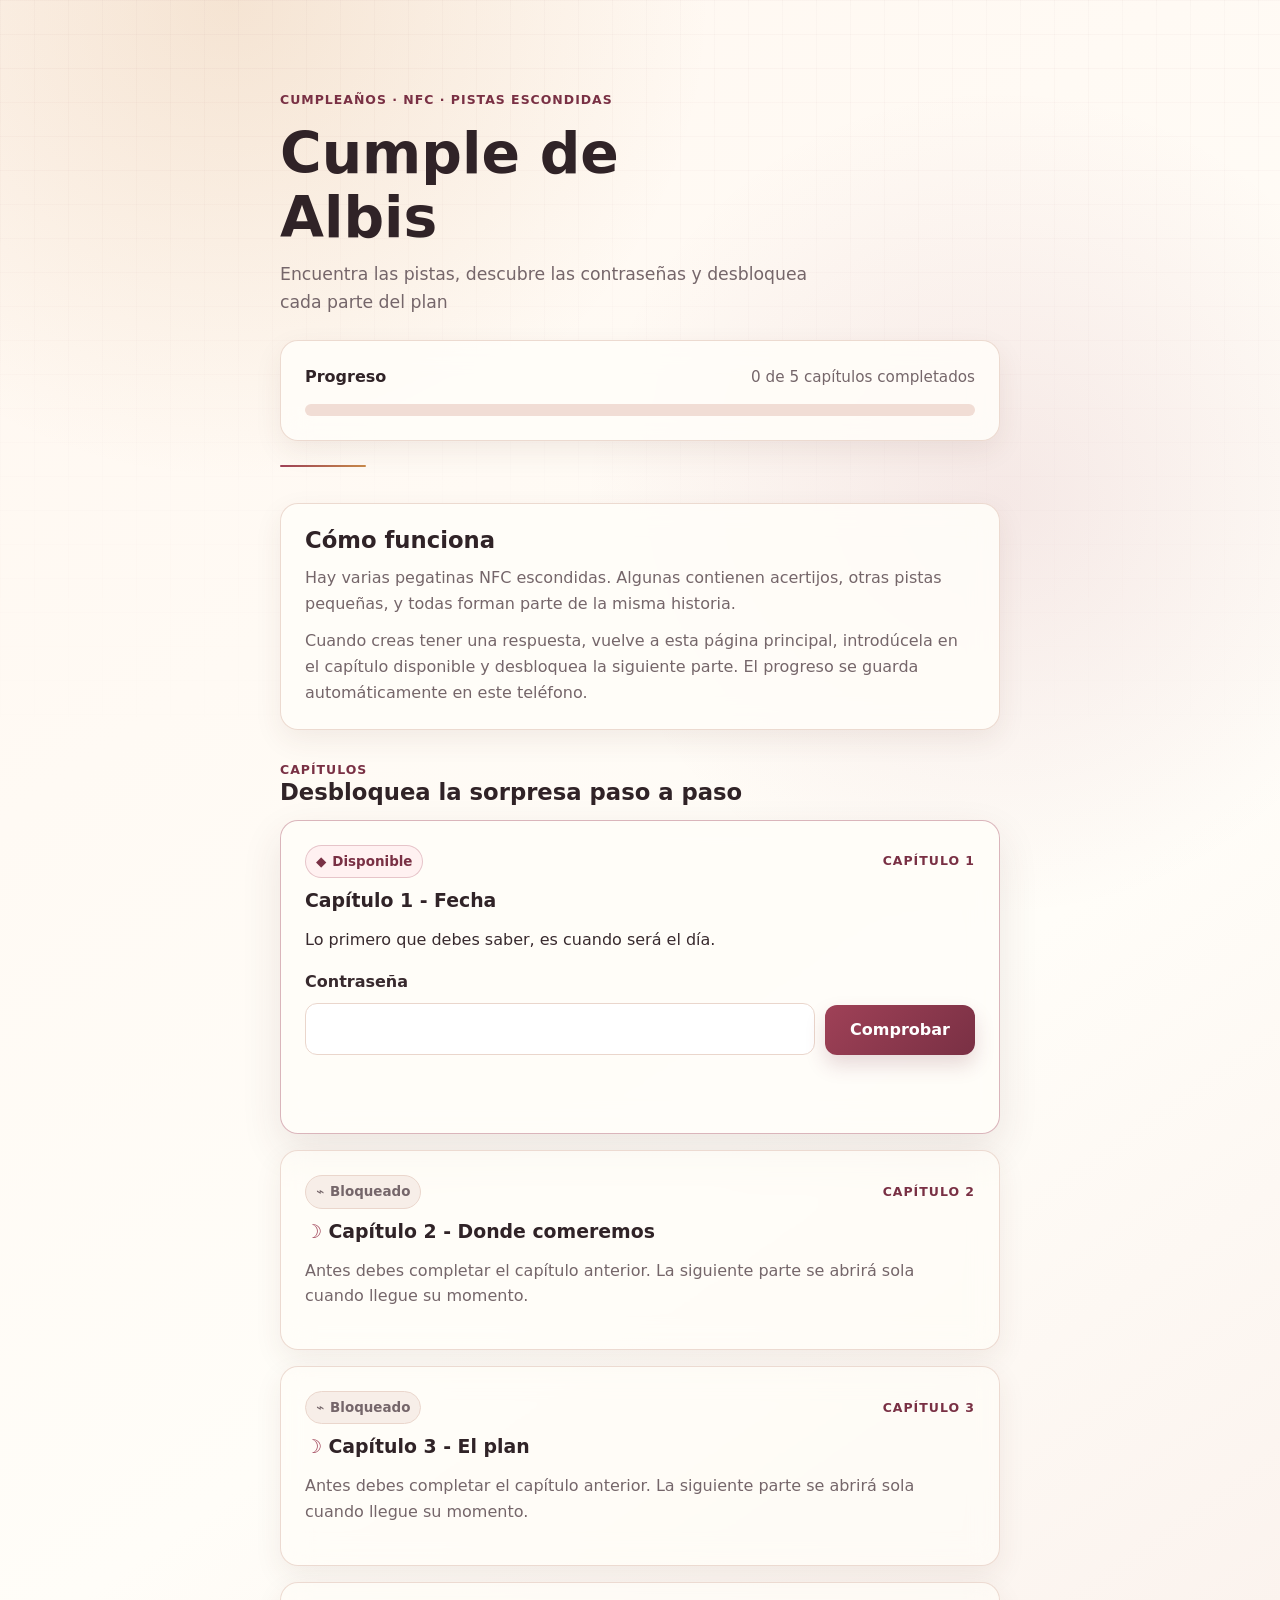
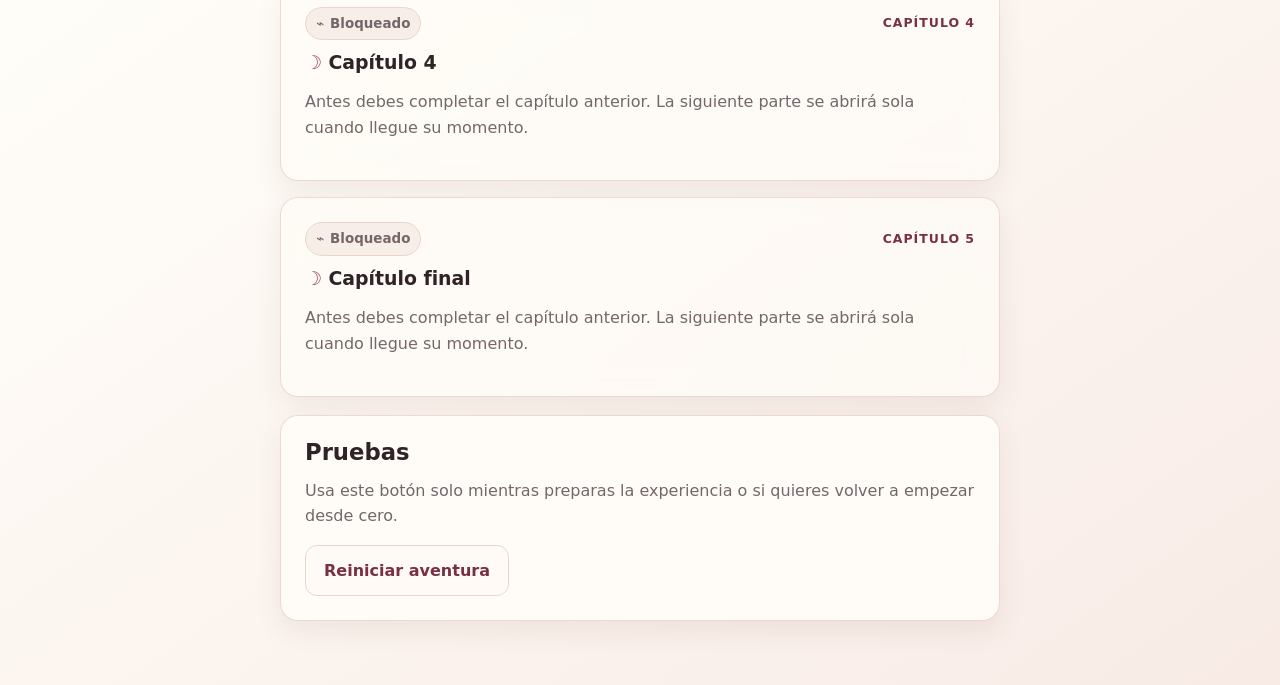
==== index.html @ 429b9f99 "Add files via upload" ====
<!DOCTYPE html>
<html lang="es">
<head>
  <meta charset="UTF-8">
  <meta
    name="viewport"
    content="width=device-width, initial-scale=1, viewport-fit=cover"
  >
  <meta name="description" content="Aventura de cumpleaños con pistas NFC, acertijos y capítulos desbloqueables.">
  <meta name="theme-color" content="#fff7f0">
  <meta name="robots" content="noindex, nofollow">
  <title>Una aventura para ti</title>
  <link rel="stylesheet" href="./css/styles.css">
</head>
<body>
  <a class="skip-link" href="#chapters">Saltar a los capítulos</a>

  <main class="main-container">
    <header class="hero">
      <p class="eyebrow">Cumpleaños · NFC · pistas escondidas</p>
      <h1 id="adventure-title">Una aventura para ti</h1>
      <p id="adventure-subtitle" class="hero-subtitle">
        Encuentra las pistas, descubre las contraseñas y desbloquea cada sorpresa.
      </p>

      <section class="progress-panel" aria-labelledby="progress-title">
        <div class="progress-copy">
          <h2 id="progress-title">Progreso</h2>
          <p id="progress-text">0 de 4 capítulos completados</p>
        </div>
        <div
          id="progressbar"
          class="progressbar"
          role="progressbar"
          aria-valuemin="0"
          aria-valuemax="4"
          aria-valuenow="0"
          aria-label="Progreso de la aventura"
        >
          <span id="progressbar-fill"></span>
        </div>
      </section>
    </header>

    <section class="intro-section" aria-labelledby="intro-title">
      <h2 id="intro-title">Cómo funciona</h2>
      <p>
        <!-- PERSONALIZAR: adaptar la introducción al tono real de la aventura. -->
        Hay varias pegatinas NFC escondidas. Algunas contienen acertijos, otras
        pistas pequeñas, y todas forman parte de la misma historia.
      </p>
      <p>
        Cuando creas tener una respuesta, vuelve a esta página principal,
        introdúcela en el capítulo disponible y desbloquea la siguiente parte.
        El progreso se guarda automáticamente en este teléfono.
      </p>
    </section>

    <section id="chapters" class="chapters-section" aria-labelledby="chapters-title">
      <div class="section-heading">
        <p class="section-kicker">Capítulos</p>
        <h2 id="chapters-title">Desbloquea la sorpresa paso a paso</h2>
      </div>
      <div id="chapters-list" class="chapters-list" aria-live="polite"></div>
    </section>

    <section class="reset-section" aria-labelledby="testing-title">
      <h2 id="testing-title">Pruebas</h2>
      <p>
        Usa este botón solo mientras preparas la experiencia o si quieres volver
        a empezar desde cero.
      </p>
      <button id="reset-button" class="button button-secondary" type="button">
        Reiniciar aventura
      </button>
    </section>
  </main>

  <script src="./js/config.js"></script>
  <script src="./js/app.js"></script>
</body>
</html>
---- css/styles.css ----
:root {
  --color-background: #fff7f0;
  --color-background-ink: #f4e2d9;
  --color-surface: #fffdf9;
  --color-surface-warm: #fff3ea;
  --color-primary: #9f4157;
  --color-primary-dark: #793044;
  --color-accent: #c88a4a;
  --color-ink: #302327;
  --color-text: #382a2e;
  --color-text-muted: #75666a;
  --color-border: #ead6cc;
  --color-success: #326f52;
  --color-error: #a13e3e;
  --color-focus: #2e6d84;
  --border-radius: 18px;
  --border-radius-small: 12px;
  --shadow-soft: 0 16px 40px rgba(85, 48, 48, 0.11);
  --shadow-card: 0 10px 28px rgba(83, 52, 43, 0.08);
  --space-page: max(16px, env(safe-area-inset-left));
  --font-system: system-ui, -apple-system, BlinkMacSystemFont, "Segoe UI", sans-serif;
}

* {
  box-sizing: border-box;
}

html {
  scroll-behavior: smooth;
}

body {
  margin: 0;
  overflow-x: hidden;
  color: var(--color-text);
  font-family: var(--font-system);
  line-height: 1.6;
  background:
    radial-gradient(circle at top left, rgba(200, 138, 74, 0.16), transparent 34rem),
    linear-gradient(145deg, var(--color-background), #fffdf8 52%, #f8ebe6);
}

body::before {
  position: fixed;
  inset: 0;
  z-index: -1;
  pointer-events: none;
  content: "";
  background-image:
    linear-gradient(rgba(121, 48, 68, 0.035) 1px, transparent 1px),
    linear-gradient(90deg, rgba(121, 48, 68, 0.03) 1px, transparent 1px);
  background-size: 34px 34px;
  mask-image: linear-gradient(to bottom, rgba(0, 0, 0, 0.82), transparent 86%);
}

button,
input {
  font: inherit;
}

a {
  color: var(--color-primary-dark);
  text-underline-offset: 0.2em;
}

a:hover {
  color: var(--color-primary);
}

:focus-visible {
  outline: 3px solid var(--color-focus);
  outline-offset: 3px;
}

.skip-link {
  position: fixed;
  top: 12px;
  left: 12px;
  z-index: 10;
  padding: 10px 14px;
  color: #fff;
  background: var(--color-primary-dark);
  border-radius: 999px;
  transform: translateY(-140%);
}

.skip-link:focus {
  transform: translateY(0);
}

.main-container {
  width: min(100% - 32px, 720px);
  margin-inline: auto;
  padding: calc(20px + env(safe-area-inset-top)) 0 40px;
}

.hero {
  position: relative;
  padding: 28px 0 18px;
}

.hero::after {
  display: block;
  width: 86px;
  height: 2px;
  margin-top: 24px;
  content: "";
  background: linear-gradient(90deg, var(--color-primary), var(--color-accent));
  border-radius: 999px;
}

.eyebrow,
.section-kicker,
.hint-label,
.reward-label,
.chapter-number {
  margin: 0;
  color: var(--color-primary-dark);
  font-size: 0.78rem;
  font-weight: 750;
  letter-spacing: 0.08em;
  text-transform: uppercase;
}

h1,
h2,
h3,
p {
  overflow-wrap: anywhere;
}

h1,
h2,
h3 {
  color: var(--color-ink);
  line-height: 1.12;
}

h1 {
  max-width: 11ch;
  margin: 12px 0 12px;
  font-size: 3rem;
  font-weight: 800;
}

h2 {
  margin: 0 0 12px;
  font-size: 1.42rem;
}

h3 {
  margin: 12px 0 8px;
  font-size: 1.18rem;
}

.hero-subtitle {
  max-width: 35rem;
  margin: 0;
  color: var(--color-text-muted);
  font-size: 1.08rem;
}

.progress-panel,
.intro-section,
.reset-section,
.chapter-card,
.hint-card {
  border: 1px solid rgba(234, 214, 204, 0.9);
  background: rgba(255, 253, 249, 0.88);
  box-shadow: var(--shadow-card);
  backdrop-filter: blur(14px);
}

.progress-panel {
  display: grid;
  gap: 14px;
  margin-top: 24px;
  padding: 16px;
  border-radius: var(--border-radius);
}

.progress-copy {
  display: grid;
  gap: 2px;
}

.progress-copy h2 {
  margin: 0;
  font-size: 1rem;
}

.progress-copy p {
  margin: 0;
  color: var(--color-text-muted);
  font-size: 0.95rem;
  text-align: left;
}

.progressbar {
  width: 100%;
  height: 12px;
  overflow: hidden;
  background: #f1ddd5;
  border-radius: 999px;
}

.progressbar span {
  display: block;
  width: 0;
  height: 100%;
  background: linear-gradient(90deg, var(--color-primary), var(--color-accent));
  border-radius: inherit;
  transition: width 260ms ease;
}

.intro-section,
.reset-section {
  margin-top: 18px;
  padding: 20px;
  border-radius: var(--border-radius);
}

.intro-section p,
.reset-section p {
  margin: 0 0 12px;
  color: var(--color-text-muted);
}

.intro-section p:last-child,
.reset-section p:last-child {
  margin-bottom: 0;
}

.chapters-section {
  margin-top: 30px;
}

.section-heading {
  margin-bottom: 14px;
}

.section-heading h2 {
  margin-bottom: 0;
}

.chapters-list {
  display: grid;
  gap: 16px;
}

.chapter-card,
.hint-card {
  position: relative;
  padding: 20px;
  border-radius: var(--border-radius);
}

.chapter-card {
  transition:
    transform 180ms ease,
    border-color 180ms ease,
    box-shadow 180ms ease;
}

.chapter-card:focus {
  outline: none;
  border-color: rgba(159, 65, 87, 0.55);
  box-shadow: var(--shadow-soft);
}

.chapter-available {
  border-color: rgba(159, 65, 87, 0.38);
  box-shadow: var(--shadow-soft);
}

.chapter-completed {
  border-color: rgba(50, 111, 82, 0.35);
  background: linear-gradient(180deg, rgba(255, 253, 249, 0.96), rgba(245, 252, 246, 0.86));
}

.chapter-locked {
  color: var(--color-text-muted);
  background: rgba(255, 253, 249, 0.58);
}

.chapter-topline {
  display: flex;
  align-items: center;
  justify-content: space-between;
  gap: 12px;
}

.status-badge {
  display: inline-flex;
  min-height: 32px;
  align-items: center;
  gap: 6px;
  padding: 5px 10px;
  border: 1px solid var(--color-border);
  color: var(--color-text);
  font-size: 0.84rem;
  font-weight: 700;
  border-radius: 999px;
  background: #fffaf6;
}

.status-completed {
  border-color: rgba(50, 111, 82, 0.28);
  color: var(--color-success);
  background: #effaf2;
}

.status-available {
  border-color: rgba(159, 65, 87, 0.26);
  color: var(--color-primary-dark);
  background: #fff1f1;
}

.status-locked {
  color: var(--color-text-muted);
  background: #f7eee8;
}

.lock-icon {
  color: var(--color-primary);
}

.answer-form {
  display: grid;
  gap: 9px;
  margin-top: 16px;
}

.answer-form label {
  font-weight: 750;
}

.answer-row {
  display: grid;
  gap: 10px;
}

.answer-row input {
  width: 100%;
  min-height: 48px;
  padding: 12px 14px;
  border: 1px solid var(--color-border);
  color: var(--color-text);
  font-size: 16px;
  border-radius: var(--border-radius-small);
  background: #fff;
}

.answer-row input:focus {
  border-color: var(--color-primary);
}

.button {
  min-height: 48px;
  padding: 12px 18px;
  border: 0;
  color: #fff;
  font-weight: 800;
  cursor: pointer;
  border-radius: var(--border-radius-small);
  background: linear-gradient(135deg, var(--color-primary), var(--color-primary-dark));
  box-shadow: 0 10px 20px rgba(121, 48, 68, 0.18);
  transition:
    transform 160ms ease,
    box-shadow 160ms ease,
    opacity 160ms ease;
}

.button:hover {
  transform: translateY(-1px);
  box-shadow: 0 12px 24px rgba(121, 48, 68, 0.22);
}

.button:active {
  transform: translateY(0);
}

.button:disabled {
  cursor: wait;
  opacity: 0.72;
}

.button-secondary {
  color: var(--color-primary-dark);
  background: #fffaf6;
  border: 1px solid var(--color-border);
  box-shadow: none;
}

.form-message {
  min-height: 28px;
  margin: 0;
  font-weight: 700;
}

.checking-meter {
  width: 100%;
  height: 8px;
  overflow: hidden;
  opacity: 0;
  border-radius: 999px;
  background: rgba(234, 214, 204, 0.78);
  transform: translateY(-2px);
  transition:
    opacity 180ms ease,
    transform 180ms ease;
}

.answer-form.is-checking .checking-meter {
  opacity: 1;
  transform: translateY(0);
}

.checking-meter-fill {
  display: block;
  width: 0;
  height: 100%;
  border-radius: inherit;
  background:
    linear-gradient(90deg, var(--color-primary), var(--color-accent), var(--color-primary));
  transition: width 360ms cubic-bezier(0.2, 0.8, 0.2, 1);
}

.message-success {
  color: var(--color-success);
}

.message-checking {
  color: var(--color-text-muted);
}

.message-error {
  color: var(--color-error);
}

.success-copy {
  color: var(--color-success);
  font-weight: 750;
}

.reward-block {
  margin-top: 14px;
  padding: 16px;
  border: 1px dashed rgba(159, 65, 87, 0.28);
  border-radius: var(--border-radius-small);
  background: rgba(255, 247, 240, 0.72);
}

.reward-block p {
  margin: 0;
}

.reward-plan-copy {
  margin-bottom: 16px;
  color: var(--color-text);
  font-size: 1rem;
}

.reward-plan-copy strong {
  color: var(--color-primary-dark);
}

.reward-gallery {
  display: grid;
  gap: 16px;
}

.reward-image-frame {
  margin: 0;
}

.reward-image {
  display: block;
  width: 100%;
  max-width: 420px;
  height: auto;
  margin-inline: auto;
  border: 1px solid rgba(234, 214, 204, 0.9);
  border-radius: var(--border-radius-small);
  background: #fff;
  box-shadow: 0 12px 24px rgba(83, 52, 43, 0.1);
}

.reward-image-frame figcaption {
  margin-top: 10px;
  color: var(--color-primary-dark);
  font-size: 0.95rem;
  font-weight: 800;
  text-align: center;
}

.reward-placeholder {
  display: grid;
  min-height: 130px;
  place-items: center;
  gap: 8px;
  padding: 16px;
  text-align: center;
  border-radius: var(--border-radius-small);
  background:
    linear-gradient(135deg, rgba(159, 65, 87, 0.08), rgba(200, 138, 74, 0.12)),
    #fffaf6;
}

.reward-note {
  min-height: auto;
  margin-top: 14px;
}

.reward-icon {
  color: var(--color-primary);
  font-size: 2rem;
  line-height: 1;
}

.next-hint {
  margin: 14px 0 0;
  color: var(--color-text-muted);
  font-style: italic;
}

.reset-section {
  margin-bottom: calc(24px + env(safe-area-inset-bottom));
}

.reset-section .button {
  width: 100%;
  margin-top: 4px;
}

.hint-page {
  min-height: 100vh;
}

.hint-shell {
  width: min(100% - 32px, 680px);
  margin-inline: auto;
  padding: calc(18px + env(safe-area-inset-top)) 0 calc(36px + env(safe-area-inset-bottom));
}

.back-button {
  display: inline-flex;
  min-height: 46px;
  align-items: center;
  gap: 8px;
  margin-bottom: 14px;
  padding: 10px 14px;
  border: 1px solid var(--color-border);
  color: var(--color-primary-dark);
  font-weight: 800;
  cursor: pointer;
  border-radius: 999px;
  background: rgba(255, 253, 249, 0.9);
}

.hint-card {
  overflow: hidden;
}

.hint-card::before {
  position: absolute;
  inset: 0 0 auto;
  height: 5px;
  content: "";
  background: linear-gradient(90deg, var(--color-primary), var(--color-accent));
}

.hint-visual {
  display: grid;
  width: 112px;
  height: 112px;
  place-items: center;
  margin: 18px 0;
  color: var(--color-primary-dark);
  font-size: 2.8rem;
  border: 1px solid rgba(234, 214, 204, 0.92);
  border-radius: 32px;
  background:
    linear-gradient(145deg, rgba(255, 255, 255, 0.78), rgba(255, 239, 229, 0.9)),
    var(--color-surface-warm);
  box-shadow: inset 0 1px 0 rgba(255, 255, 255, 0.8);
}

.hint-card h1 {
  max-width: 100%;
  margin-top: 8px;
  font-size: 2.15rem;
}

.hint-intro {
  margin-top: 0;
  color: var(--color-text-muted);
}

.riddle {
  margin: 18px 0;
  padding: 18px;
  border-left: 4px solid var(--color-primary);
  border-radius: 0 var(--border-radius-small) var(--border-radius-small) 0;
  background: #fff8f2;
  font-size: 1.06rem;
}

.future-media {
  margin: 18px 0;
  padding: 16px;
  border: 1px dashed rgba(159, 65, 87, 0.32);
  border-radius: var(--border-radius-small);
  background: rgba(255, 255, 255, 0.6);
}

.future-media p {
  margin: 0;
  color: var(--color-text-muted);
}

.secondary-hint {
  margin: 18px 0;
  padding: 16px;
  border-radius: var(--border-radius-small);
  background: #f7efe8;
}

.secondary-hint h2 {
  margin-bottom: 6px;
  font-size: 1rem;
}

.secondary-hint p {
  margin: 0;
}

.home-link {
  display: inline-flex;
  min-height: 46px;
  align-items: center;
  margin-top: 8px;
  font-weight: 800;
}

.shake {
  animation: shake 260ms ease;
}

@keyframes shake {
  0%,
  100% {
    transform: translateX(0);
  }

  35% {
    transform: translateX(-5px);
  }

  70% {
    transform: translateX(5px);
  }
}

@media (min-width: 560px) {
  .main-container,
  .hint-shell {
    width: min(100% - 48px, 720px);
  }

  .hero {
    padding-top: 44px;
  }

  .progress-copy {
    display: flex;
    align-items: baseline;
    justify-content: space-between;
    gap: 14px;
  }

  .progress-copy p {
    text-align: right;
  }

  h1 {
    font-size: 3.55rem;
  }

  .answer-row {
    grid-template-columns: minmax(0, 1fr) auto;
    align-items: end;
  }

  .answer-row .button {
    min-width: 150px;
  }

  .reset-section .button {
    width: auto;
  }

  .reward-gallery {
    grid-template-columns: repeat(2, minmax(0, 1fr));
    align-items: start;
  }
}

@media (min-width: 840px) {
  body {
    background:
      radial-gradient(circle at 18% 0%, rgba(200, 138, 74, 0.18), transparent 30rem),
      radial-gradient(circle at 78% 22%, rgba(159, 65, 87, 0.1), transparent 26rem),
      linear-gradient(145deg, var(--color-background), #fffdf8 52%, #f8ebe6);
  }

  .main-container {
    padding-top: 46px;
  }

  .chapter-card,
  .intro-section,
  .reset-section,
  .hint-card,
  .progress-panel {
    padding: 24px;
  }
}

@media (prefers-reduced-motion: reduce) {
  *,
  *::before,
  *::after {
    scroll-behavior: auto !important;
    animation-duration: 0.01ms !important;
    animation-iteration-count: 1 !important;
    transition-duration: 0.01ms !important;
  }
}
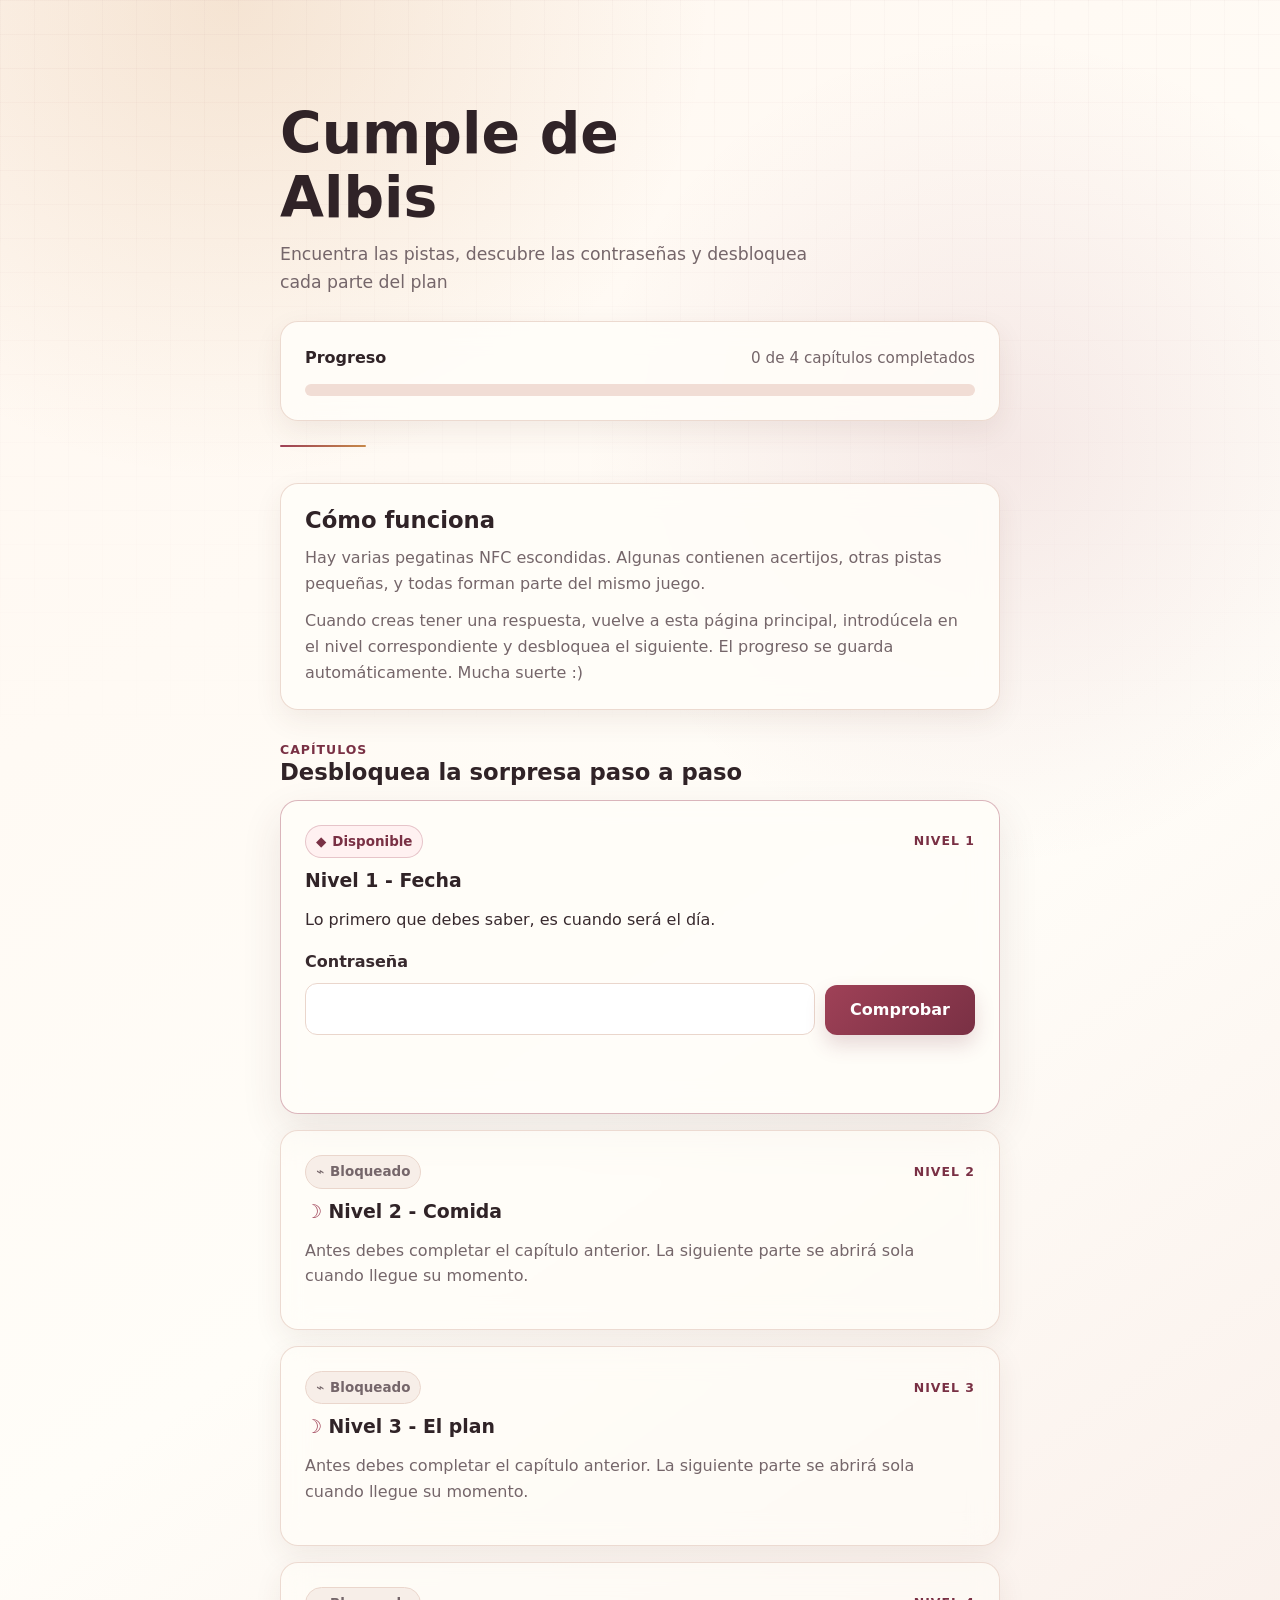
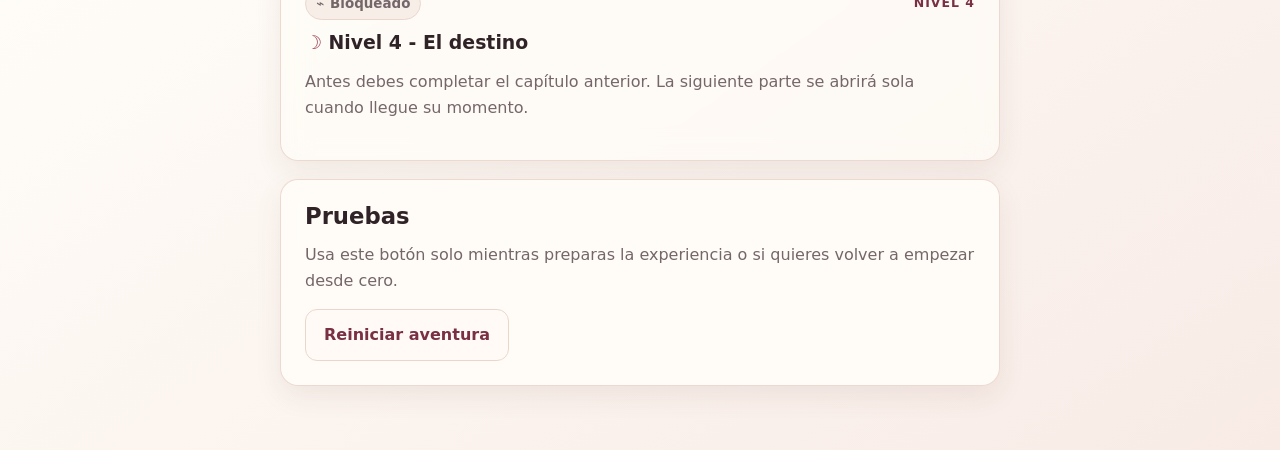
==== commit 56dd2456: "Add files via upload" ====
--- a/index.html
+++ b/index.html
@@ -17,8 +17,7 @@
 
   <main class="main-container">
     <header class="hero">
-      <p class="eyebrow">Cumpleaños · NFC · pistas escondidas</p>
-      <h1 id="adventure-title">Una aventura para ti</h1>
+      <h1 id="adventure-title">Cumple de Albis</h1>
       <p id="adventure-subtitle" class="hero-subtitle">
         Encuentra las pistas, descubre las contraseñas y desbloquea cada sorpresa.
       </p>
@@ -47,12 +46,12 @@
       <p>
         <!-- PERSONALIZAR: adaptar la introducción al tono real de la aventura. -->
         Hay varias pegatinas NFC escondidas. Algunas contienen acertijos, otras
-        pistas pequeñas, y todas forman parte de la misma historia.
+        pistas pequeñas, y todas forman parte del mismo juego.
       </p>
       <p>
         Cuando creas tener una respuesta, vuelve a esta página principal,
-        introdúcela en el capítulo disponible y desbloquea la siguiente parte.
-        El progreso se guarda automáticamente en este teléfono.
+        introdúcela en el nivel correspondiente y desbloquea el siguiente.
+        El progreso se guarda automáticamente. Mucha suerte :)
       </p>
     </section>
 
--- a/css/styles.css
+++ b/css/styles.css
@@ -88,6 +88,17 @@
   transform: translateY(0);
 }
 
+.sr-only {
+  position: absolute;
+  width: 1px;
+  height: 1px;
+  padding: 0;
+  overflow: hidden;
+  white-space: nowrap;
+  border: 0;
+  clip: rect(0, 0, 0, 0);
+}
+
 .main-container {
   width: min(100% - 32px, 720px);
   margin-inline: auto;
@@ -444,6 +455,8 @@
 }
 
 .reward-block {
+  position: relative;
+  overflow: hidden;
   margin-top: 14px;
   padding: 16px;
   border: 1px dashed rgba(159, 65, 87, 0.28);
@@ -451,6 +464,49 @@
   background: rgba(255, 247, 240, 0.72);
 }
 
+.reward-block.reward-reveal {
+  animation: reward-reveal 2400ms cubic-bezier(0.16, 1, 0.3, 1) both;
+}
+
+.reward-block.reward-reveal::after {
+  position: absolute;
+  inset: 0;
+  pointer-events: none;
+  content: "";
+  background: linear-gradient(
+    105deg,
+    transparent 0%,
+    transparent 36%,
+    rgba(255, 255, 255, 0.78) 48%,
+    rgba(255, 236, 203, 0.58) 54%,
+    transparent 68%,
+    transparent 100%
+  );
+  transform: translateX(-130%);
+  animation: reward-glint 2100ms ease-out 220ms both;
+}
+
+.reward-block.reward-reveal .reward-label,
+.reward-block.reward-reveal .reward-plan-copy,
+.reward-block.reward-reveal .reward-image-frame,
+.reward-block.reward-reveal .reward-placeholder {
+  opacity: 0;
+  transform: translateY(18px) scale(0.98);
+  filter: blur(14px);
+  clip-path: inset(0 0 18% 0 round var(--border-radius-small));
+  will-change: opacity, transform, filter, clip-path;
+  animation: reward-content-reveal 1900ms cubic-bezier(0.22, 1, 0.36, 1) both;
+}
+
+.reward-block.reward-reveal .reward-image-frame {
+  animation-delay: 520ms;
+}
+
+.reward-block.reward-reveal .reward-image-frame:nth-of-type(2),
+.reward-block.reward-reveal .reward-placeholder {
+  animation-delay: 780ms;
+}
+
 .reward-block p {
   margin: 0;
 }
@@ -468,6 +524,17 @@
 .reward-gallery {
   display: grid;
   gap: 16px;
+}
+
+.reward-audio {
+  display: grid;
+  gap: 14px;
+}
+
+.reward-audio audio {
+  display: block;
+  width: 100%;
+  min-height: 48px;
 }
 
 .reward-image-frame {
@@ -570,6 +637,89 @@
   background: linear-gradient(90deg, var(--color-primary), var(--color-accent));
 }
 
+.rebus-card {
+  padding-top: 22px;
+}
+
+.rebus-grid {
+  display: grid;
+  gap: 14px;
+  margin-bottom: 18px;
+}
+
+.rebus-image {
+  display: block;
+  width: 100%;
+  height: auto;
+  border: 1px solid rgba(234, 214, 204, 0.95);
+  border-radius: var(--border-radius-small);
+  background: #fff;
+  box-shadow: 0 12px 24px rgba(83, 52, 43, 0.1);
+}
+
+.date-hunt-card {
+  padding-top: 22px;
+}
+
+.date-grid {
+  display: grid;
+  grid-template-columns: repeat(3, minmax(0, 1fr));
+  gap: 10px;
+  margin-top: 18px;
+}
+
+.date-link {
+  display: grid;
+  min-height: 48px;
+  place-items: center;
+  padding: 10px 8px;
+  border: 1px solid rgba(234, 214, 204, 0.95);
+  color: var(--color-primary-dark);
+  font-size: 1rem;
+  font-weight: 850;
+  text-decoration: none;
+  border-radius: var(--border-radius-small);
+  background: rgba(255, 250, 246, 0.92);
+  box-shadow: 0 8px 18px rgba(83, 52, 43, 0.07);
+  transition:
+    transform 150ms ease,
+    border-color 150ms ease,
+    box-shadow 150ms ease,
+    background 150ms ease;
+}
+
+.date-link:hover {
+  border-color: rgba(159, 65, 87, 0.36);
+  background: #fff;
+  box-shadow: 0 10px 22px rgba(83, 52, 43, 0.1);
+  transform: translateY(-1px);
+}
+
+.date-link:active {
+  transform: translateY(0);
+}
+
+.location-clue-card {
+  padding-top: 22px;
+}
+
+.location-list {
+  display: grid;
+  gap: 10px;
+  margin: 18px 0;
+}
+
+.location-list p {
+  margin: 0;
+  padding: 14px;
+  border: 1px solid rgba(234, 214, 204, 0.95);
+  color: var(--color-text);
+  font-weight: 750;
+  border-radius: var(--border-radius-small);
+  background: rgba(255, 250, 246, 0.92);
+  box-shadow: 0 8px 18px rgba(83, 52, 43, 0.07);
+}
+
 .hint-visual {
   display: grid;
   width: 112px;
@@ -662,6 +812,98 @@
   }
 }
 
+@keyframes reward-reveal {
+  0% {
+    opacity: 0;
+    transform: translateY(26px) scale(0.96);
+    box-shadow: 0 0 0 rgba(159, 65, 87, 0);
+    border-color: rgba(159, 65, 87, 0.12);
+    filter: saturate(0.84) brightness(0.98);
+  }
+
+  28% {
+    opacity: 1;
+    transform: translateY(10px) scale(0.985);
+    box-shadow: 0 18px 48px rgba(159, 65, 87, 0.2);
+    border-color: rgba(159, 65, 87, 0.52);
+    filter: saturate(0.92) brightness(1);
+  }
+
+  62% {
+    opacity: 1;
+    transform: translateY(0) scale(1.01);
+    box-shadow: 0 22px 52px rgba(159, 65, 87, 0.18);
+    border-color: rgba(200, 138, 74, 0.62);
+    filter: saturate(1.06) brightness(1.02);
+  }
+
+  100% {
+    opacity: 1;
+    transform: translateY(0) scale(1);
+    box-shadow: 0 0 0 rgba(159, 65, 87, 0);
+    border-color: rgba(159, 65, 87, 0.28);
+    filter: saturate(1) brightness(1);
+  }
+}
+
+@keyframes reward-content-reveal {
+  0% {
+    opacity: 0.02;
+    transform: translateY(18px) scale(0.98);
+    filter: blur(14px);
+    clip-path: inset(0 0 18% 0 round var(--border-radius-small));
+  }
+
+  28% {
+    opacity: 0.22;
+    transform: translateY(14px) scale(0.985);
+    filter: blur(11px);
+    clip-path: inset(0 0 13% 0 round var(--border-radius-small));
+  }
+
+  54% {
+    opacity: 0.62;
+    transform: translateY(8px) scale(0.992);
+    filter: blur(6px);
+    clip-path: inset(0 0 7% 0 round var(--border-radius-small));
+  }
+
+  78% {
+    opacity: 0.92;
+    transform: translateY(2px) scale(1);
+    filter: blur(2px);
+    clip-path: inset(0 0 1.5% 0 round var(--border-radius-small));
+  }
+
+  100% {
+    opacity: 1;
+    transform: translateY(0) scale(1);
+    filter: blur(0);
+    clip-path: inset(0 0 0 0 round var(--border-radius-small));
+  }
+}
+
+@keyframes reward-glint {
+  0% {
+    opacity: 0;
+    transform: translateX(-130%);
+  }
+
+  30% {
+    opacity: 0.85;
+  }
+
+  76% {
+    opacity: 0.65;
+    transform: translateX(130%);
+  }
+
+  100% {
+    opacity: 0;
+    transform: translateX(130%);
+  }
+}
+
 @media (min-width: 560px) {
   .main-container,
   .hint-shell {
@@ -703,6 +945,14 @@
   .reward-gallery {
     grid-template-columns: repeat(2, minmax(0, 1fr));
     align-items: start;
+  }
+
+  .rebus-grid {
+    grid-template-columns: repeat(2, minmax(0, 1fr));
+  }
+
+  .date-grid {
+    grid-template-columns: repeat(4, minmax(0, 1fr));
   }
 }
 
